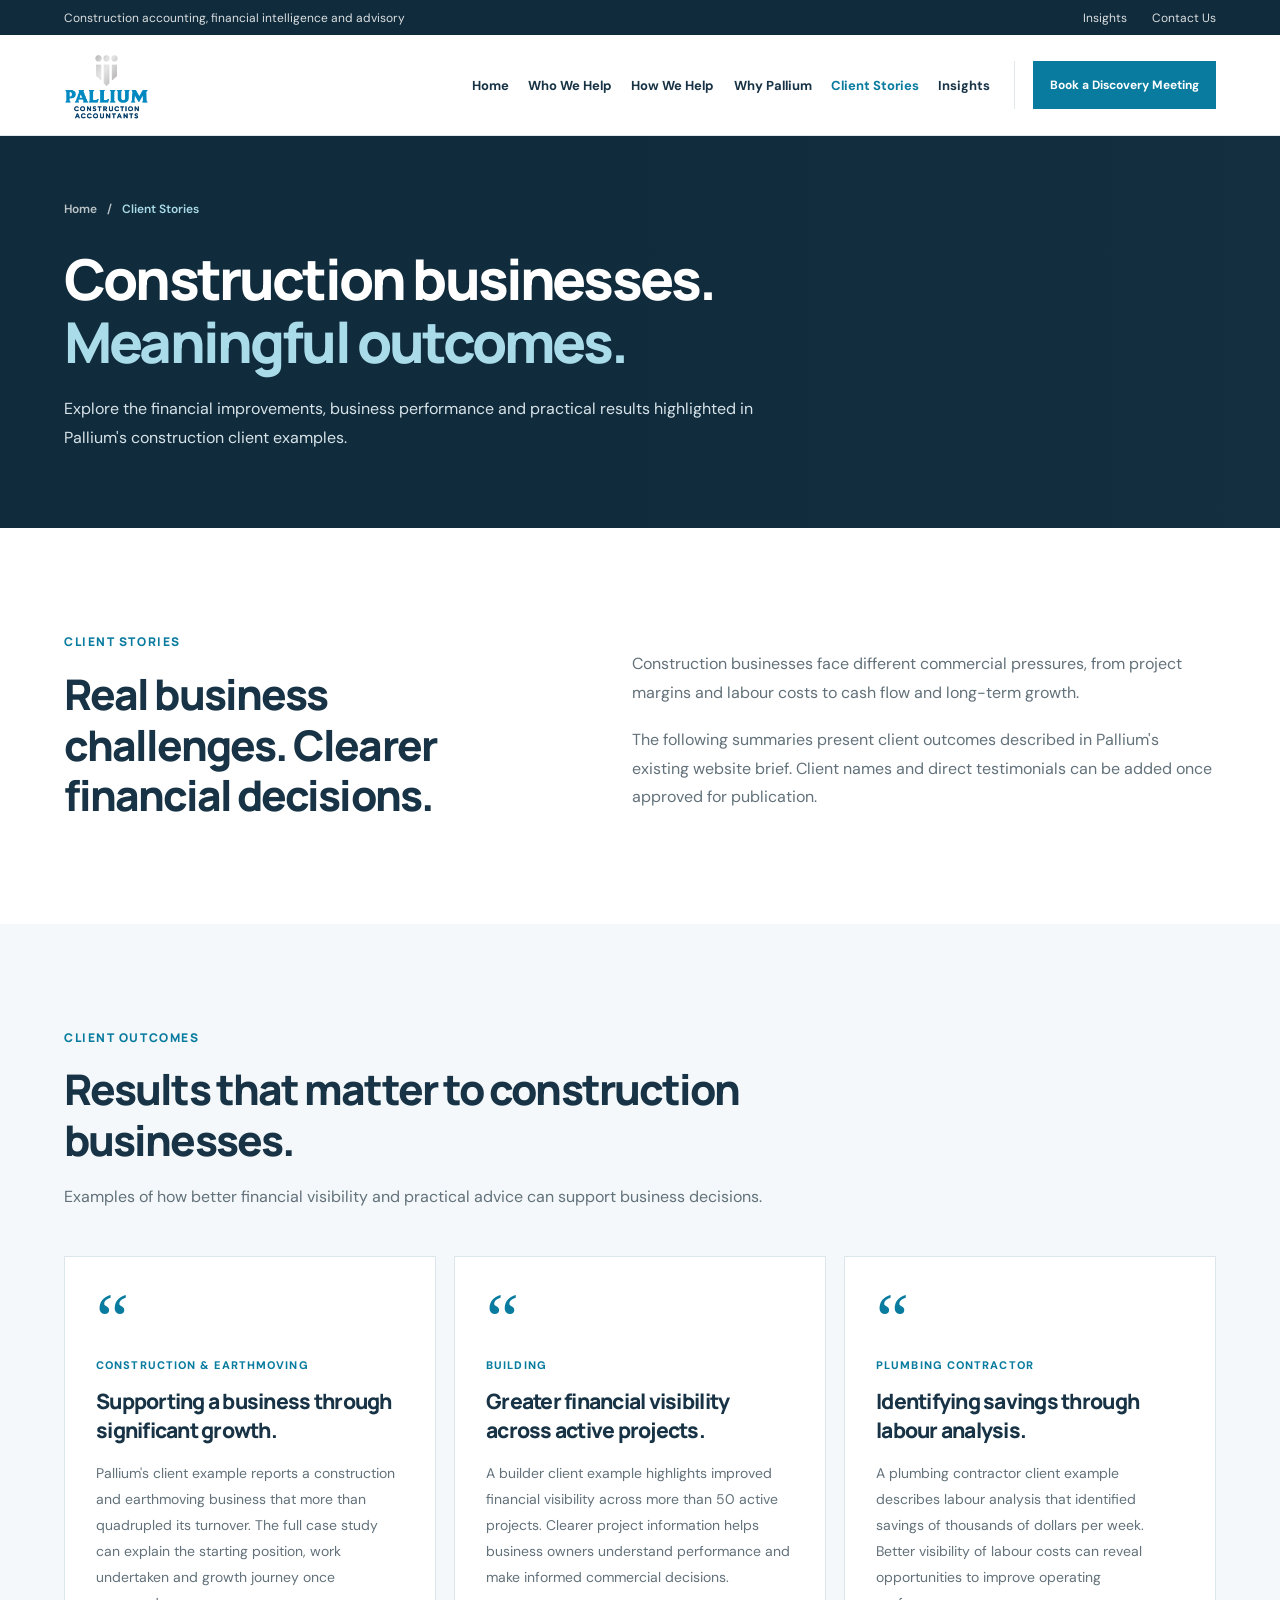
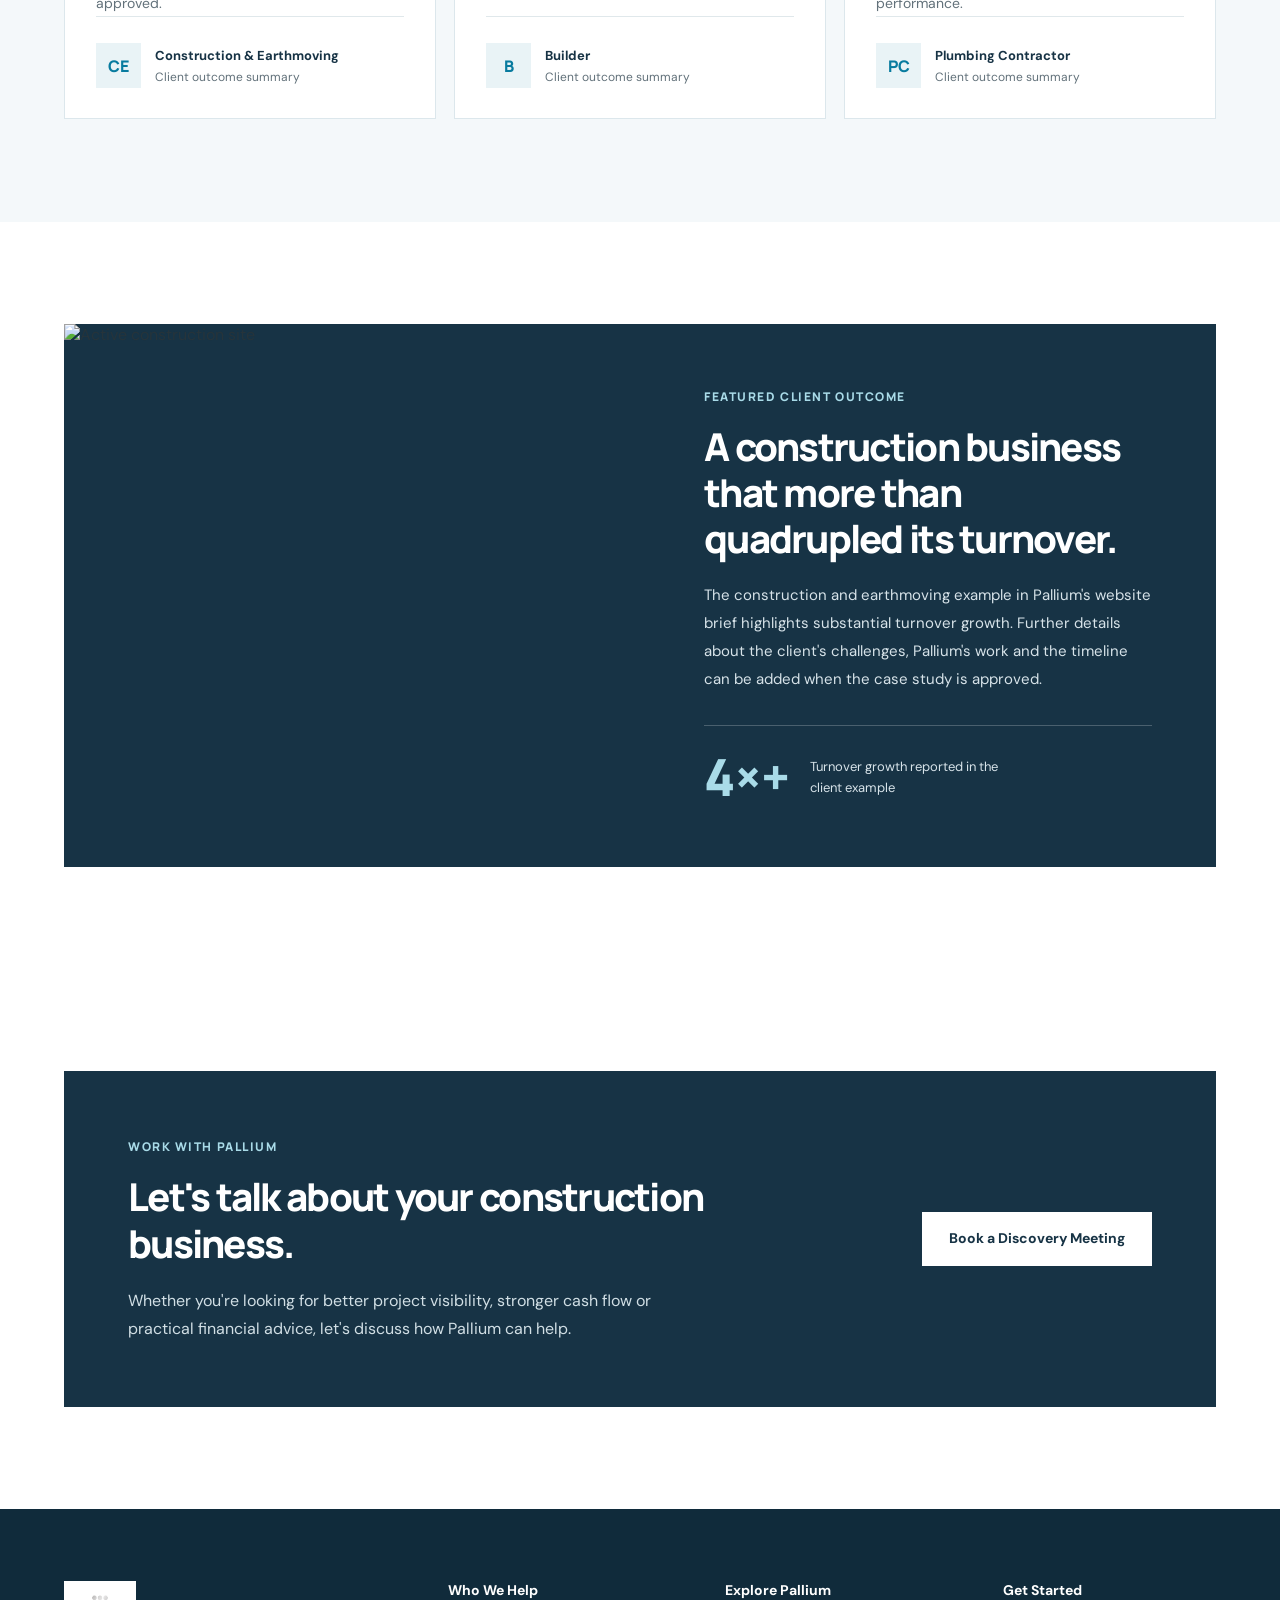
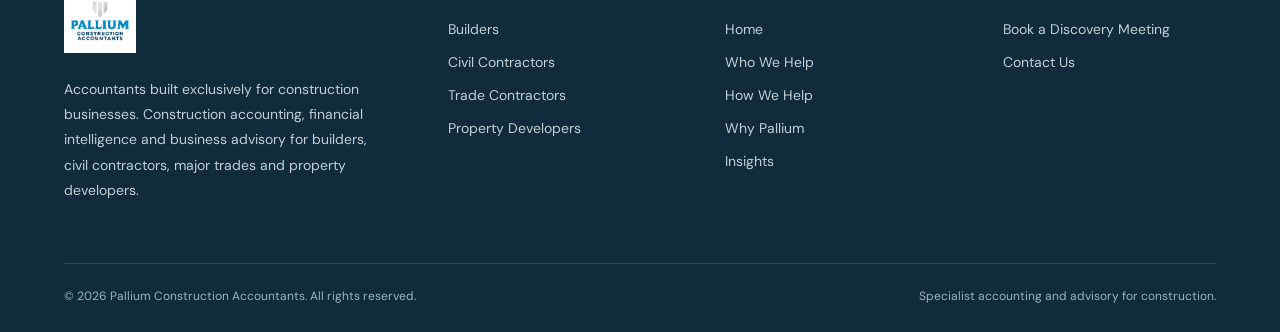
==== client-stories.html @ 5f6cdbf8 "Add files via upload" ====
<!DOCTYPE html>
<html lang="en-AU">
<head>
  <meta charset="UTF-8">
  <meta name="viewport" content="width=device-width, initial-scale=1.0">

  <title>Client Stories | Pallium Construction Accountants</title>
  <meta name="description" content="Explore client outcomes for construction businesses working with Pallium Construction Accountants.">

  <link rel="preconnect" href="https://fonts.googleapis.com">
  <link rel="preconnect" href="https://fonts.gstatic.com" crossorigin>
  <link href="https://fonts.googleapis.com/css2?family=DM+Sans:wght@400;500;600;700&family=Manrope:wght@400;500;600;700;800&display=swap" rel="stylesheet">

  <style>
    /* =========================================
       GLOBAL
    ========================================= */

    :root {
      --navy: #173345;
      --navy-dark: #102b3b;
      --blue: #087b9f;
      --blue-dark: #056380;
      --sky: #a9dbe8;
      --ivory: #faf9f6;
      --light: #f4f8fa;
      --text: #26343b;
      --muted: #62717a;
      --border: #e0e8eb;

      --heading: "Manrope", sans-serif;
      --body: "DM Sans", sans-serif;

      --container: 1360px;
      --gutter: clamp(22px, 5vw, 80px);
    }

    *,
    *::before,
    *::after {
      box-sizing: border-box;
    }

    html {
      scroll-behavior: smooth;
      scroll-padding-top: 110px;
    }

    body {
      margin: 0;
      background: #fff;
      color: var(--text);
      font-family: var(--body);
      -webkit-font-smoothing: antialiased;
      overflow-x: hidden;
    }

    h1,
    h2,
    h3,
    h4,
    p {
      margin: 0;
    }

    a {
      color: inherit;
      text-decoration: none;
    }

    button {
      font: inherit;
      cursor: pointer;
    }

    img {
      display: block;
      max-width: 100%;
    }

    :focus-visible {
      outline: 3px solid var(--blue);
      outline-offset: 4px;
    }

    .container {
      width: min(
        calc(100% - var(--gutter) * 2),
        var(--container)
      );
      margin-inline: auto;
    }

    .section {
      padding: clamp(76px, 8vw, 112px) 0;
    }

    .eyebrow {
      display: inline-block;
      color: var(--blue);
      font-family: var(--heading);
      font-size: 12px;
      font-weight: 800;
      letter-spacing: .13em;
      line-height: 1.5;
      text-transform: uppercase;
    }

    .section-title {
      color: var(--navy);
      font-family: var(--heading);
      font-size: clamp(32px, 3.3vw, 46px);
      font-weight: 800;
      line-height: 1.2;
      letter-spacing: -.045em;
    }

    .section-description {
      color: var(--muted);
      font-size: 16px;
      line-height: 1.8;
    }

    /* =========================================
       BUTTONS
    ========================================= */

    .btn {
      display: inline-flex;
      align-items: center;
      justify-content: center;
      min-height: 54px;
      padding: 0 26px;
      border: 1.5px solid transparent;
      border-radius: 0;
      font-family: var(--body);
      font-size: 14px;
      font-weight: 700;
      line-height: 1.4;
      text-align: center;
      transition:
        background .2s ease,
        border-color .2s ease,
        color .2s ease;
    }

    .btn-primary {
      background: var(--blue);
      border-color: var(--blue);
      color: #fff;
    }

    .btn-primary:hover {
      background: var(--blue-dark);
      border-color: var(--blue-dark);
    }

    .btn-white {
      background: #fff;
      border-color: #fff;
      color: var(--navy);
    }

    .btn-white:hover {
      background: var(--sky);
      border-color: var(--sky);
    }

    /* =========================================
       TOP BAR
    ========================================= */

    .topbar {
      background: var(--navy-dark);
      color: rgba(255, 255, 255, .85);
      font-size: 12px;
    }

    .topbar-inner {
      display: flex;
      align-items: center;
      justify-content: space-between;
      gap: 20px;
      min-height: 35px;
    }

    .topbar-links {
      display: flex;
      gap: 25px;
    }

    .topbar a:hover {
      color: var(--sky);
    }

    /* =========================================
       CONSISTENT HEADER
    ========================================= */

    .header {
      position: sticky;
      top: 0;
      z-index: 1000;
      background: rgba(255, 255, 255, .97);
      border-bottom: 1px solid var(--border);
      transition: box-shadow .2s ease;
    }

    .header.scrolled {
      box-shadow: 0 8px 30px rgba(16, 43, 59, .07);
    }

    .header-inner {
      display: flex;
      align-items: center;
      gap: 24px;
      min-height: 100px;
    }

    .logo {
      display: inline-flex;
      align-items: center;
      flex-shrink: 0;
    }

    .logo img {
      width: auto;
      height: 85px;
      max-width: 240px;
      object-fit: contain;
    }

    .nav {
      display: flex;
      align-items: center;
      gap: clamp(14px, 1.5vw, 25px);
      margin-left: auto;
    }

    .nav > a:not(.nav-mobile-cta) {
      color: var(--navy);
      font-size: 13px;
      font-weight: 700;
      white-space: nowrap;
      transition: color .2s ease;
    }

    .nav > a:not(.nav-mobile-cta):hover,
    .nav > a.active:not(.nav-mobile-cta) {
      color: var(--blue);
    }

    .header-actions {
      flex-shrink: 0;
      padding-left: 18px;
      border-left: 1px solid var(--border);
    }

    .header-actions .btn {
      min-height: 48px;
      padding-inline: 16px;
      font-size: 12px;
      white-space: nowrap;
    }

    .menu-toggle,
    .nav-mobile-cta {
      display: none;
    }

    .menu-toggle {
      align-items: center;
      justify-content: center;
      width: 46px;
      height: 46px;
      margin-left: auto;
      border: 1px solid var(--border);
      background: #fff;
      color: var(--navy);
    }

    .hamburger {
      display: grid;
      gap: 5px;
      width: 22px;
    }

    .hamburger span {
      display: block;
      width: 100%;
      height: 2px;
      background: currentColor;
      transition:
        transform .2s ease,
        opacity .2s ease;
    }

    .menu-toggle[aria-expanded="true"]
    .hamburger span:nth-child(1) {
      transform: translateY(7px) rotate(45deg);
    }

    .menu-toggle[aria-expanded="true"]
    .hamburger span:nth-child(2) {
      opacity: 0;
    }

    .menu-toggle[aria-expanded="true"]
    .hamburger span:nth-child(3) {
      transform: translateY(-7px) rotate(-45deg);
    }

    /* =========================================
       HERO
    ========================================= */

    .stories-hero {
      position: relative;
      isolation: isolate;
      overflow: hidden;
      background: var(--navy);
      color: #fff;
    }

    .stories-hero::before {
      content: "";
      position: absolute;
      z-index: -1;
      inset: 0;
      background:
        linear-gradient(
          90deg,
          rgba(16, 43, 59, .98) 0%,
          rgba(16, 43, 59, .93) 47%,
          rgba(16, 43, 59, .55) 100%
        ),
        url("https://images.unsplash.com/photo-1504307651254-35680f356dfd?auto=format&fit=crop&w=2000&q=85")
        center / cover no-repeat;
    }

    .stories-hero-inner {
      display: flex;
      flex-direction: column;
      justify-content: center;
      min-height: 380px;
      padding: 65px 0 75px;
    }

    .breadcrumb {
      display: flex;
      align-items: center;
      gap: 10px;
      margin-bottom: 30px;
      color: rgba(255, 255, 255, .72);
      font-size: 12px;
      font-weight: 600;
    }

    .breadcrumb span:last-child {
      color: var(--sky);
    }

    .stories-hero h1 {
      max-width: 850px;
      font-family: var(--heading);
      font-size: clamp(42px, 4.4vw, 62px);
      font-weight: 800;
      line-height: 1.12;
      letter-spacing: -.05em;
    }

    .stories-hero h1 span {
      color: var(--sky);
    }

    .stories-hero p {
      max-width: 700px;
      margin-top: 22px;
      color: #d7e3e9;
      font-size: 16px;
      line-height: 1.8;
    }

    /* =========================================
       INTRODUCTION
    ========================================= */

    .intro {
      background: #fff;
    }

    .intro-layout {
      display: grid;
      grid-template-columns: .9fr 1.1fr;
      gap: clamp(40px, 7vw, 110px);
      align-items: start;
    }

    .intro-heading .eyebrow {
      margin-bottom: 18px;
    }

    .intro-content {
      max-width: 650px;
      padding-top: 20px;
    }

    .intro-content p + p {
      margin-top: 18px;
    }

    /* =========================================
       TESTIMONIAL-STYLE CLIENT OUTCOMES
    ========================================= */

    .testimonials {
      background: var(--light);
    }

    .testimonials-heading {
      max-width: 780px;
      margin-bottom: 44px;
    }

    .testimonials-heading .eyebrow {
      margin-bottom: 17px;
    }

    .testimonials-heading .section-description {
      margin-top: 18px;
    }

    .testimonials-grid {
      display: grid;
      grid-template-columns: repeat(3, minmax(0, 1fr));
      gap: 18px;
      align-items: stretch;
    }

    .testimonial-card {
      display: flex;
      flex-direction: column;
      min-width: 0;
      min-height: 350px;
      padding: 35px 31px 30px;
      background: #fff;
      border: 1px solid #dce7ec;
      transition:
        transform .2s ease,
        box-shadow .2s ease,
        border-color .2s ease;
    }

    .testimonial-card:hover {
      transform: translateY(-3px);
      border-color: #b9d1dc;
      box-shadow: 0 12px 30px rgba(23, 51, 69, .06);
    }

    .testimonial-mark {
      color: var(--blue);
      font-family: Georgia, serif;
      font-size: 74px;
      line-height: .75;
      height: 42px;
    }

    .testimonial-label {
      display: inline-block;
      margin-top: 24px;
      color: var(--blue);
      font-size: 11px;
      font-weight: 800;
      letter-spacing: .1em;
      text-transform: uppercase;
    }

    .testimonial-card h3 {
      margin-top: 15px;
      color: var(--navy);
      font-family: var(--heading);
      font-size: clamp(21px, 1.65vw, 25px);
      font-weight: 800;
      line-height: 1.35;
      letter-spacing: -.035em;
    }

    .testimonial-card p {
      margin-top: 17px;
      color: var(--muted);
      font-size: 14px;
      line-height: 1.85;
    }

    .testimonial-footer {
      display: flex;
      align-items: center;
      gap: 14px;
      margin-top: auto;
      padding-top: 26px;
      border-top: 1px solid var(--border);
    }

    .testimonial-avatar {
      display: flex;
      align-items: center;
      justify-content: center;
      flex: 0 0 45px;
      width: 45px;
      height: 45px;
      background: #e9f3f6;
      color: var(--blue);
      font-family: var(--heading);
      font-size: 16px;
      font-weight: 800;
    }

    .testimonial-client strong {
      display: block;
      color: var(--navy);
      font-size: 13px;
      font-weight: 700;
      line-height: 1.5;
    }

    .testimonial-client span {
      display: block;
      margin-top: 2px;
      color: var(--muted);
      font-size: 12px;
      line-height: 1.5;
    }

    /* =========================================
       FEATURED RESULT
    ========================================= */

    .featured {
      background: #fff;
    }

    .featured-layout {
      display: grid;
      grid-template-columns: 1fr 1fr;
      align-items: stretch;
      gap: 0;
      background: var(--navy);
    }

    .featured-image {
      min-height: 480px;
    }

    .featured-image img {
      width: 100%;
      height: 100%;
      object-fit: cover;
    }

    .featured-content {
      display: flex;
      flex-direction: column;
      justify-content: center;
      padding: clamp(40px, 5vw, 75px);
      color: #fff;
    }

    .featured-content .eyebrow {
      color: var(--sky);
    }

    .featured-content h2 {
      margin-top: 18px;
      color: #fff;
      font-family: var(--heading);
      font-size: clamp(30px, 3vw, 43px);
      font-weight: 800;
      line-height: 1.2;
      letter-spacing: -.045em;
    }

    .featured-content p {
      margin-top: 20px;
      color: #d7e3e9;
      font-size: 15px;
      line-height: 1.85;
    }

    .featured-metric {
      display: flex;
      align-items: center;
      gap: 20px;
      margin-top: 32px;
      padding-top: 25px;
      border-top: 1px solid rgba(255, 255, 255, .22);
    }

    .featured-metric strong {
      color: var(--sky);
      font-family: var(--heading);
      font-size: clamp(40px, 4vw, 58px);
      font-weight: 800;
      line-height: 1;
    }

    .featured-metric span {
      max-width: 190px;
      color: #d7e3e9;
      font-size: 13px;
      line-height: 1.65;
    }

    /* =========================================
       GENUINE TESTIMONIALS PLACEHOLDER
    ========================================= */

    .client-voices {
      background: var(--ivory);
    }

    .client-voices-layout {
      display: grid;
      grid-template-columns: .9fr 1.1fr;
      align-items: start;
      gap: clamp(40px, 7vw, 110px);
    }

    .client-voices-heading .eyebrow {
      margin-bottom: 18px;
    }

    .client-voices-copy {
      padding: 34px;
      background: #fff;
      border: 1px solid var(--border);
    }

    .client-voices-copy p {
      color: var(--muted);
      font-size: 15px;
      line-height: 1.8;
    }

    .client-voices-copy p + p {
      margin-top: 16px;
    }

    /* =========================================
       FINAL CTA
    ========================================= */

    .final-cta {
      background: #fff;
    }

    .cta-panel {
      display: flex;
      align-items: center;
      justify-content: space-between;
      gap: 45px;
      padding: clamp(45px, 5vw, 75px);
      background: var(--navy);
      color: #fff;
    }

    .cta-content {
      max-width: 720px;
    }

    .cta-content .eyebrow {
      color: var(--sky);
    }

    .cta-content h2 {
      margin-top: 18px;
      color: #fff;
      font-family: var(--heading);
      font-size: clamp(30px, 3vw, 43px);
      font-weight: 800;
      line-height: 1.2;
      letter-spacing: -.045em;
    }

    .cta-content p {
      max-width: 580px;
      margin-top: 20px;
      color: #d1dfe5;
      font-size: 16px;
      line-height: 1.75;
    }

    .cta-panel .btn {
      flex-shrink: 0;
    }

    /* =========================================
       FOOTER
    ========================================= */

    .footer {
      padding: 72px 0 28px;
      background: var(--navy-dark);
      color: #c1cfd6;
    }

    .footer-grid {
      display: grid;
      grid-template-columns: 1.5fr repeat(3, 1fr);
      gap: clamp(30px, 5vw, 70px);
    }

    .footer-logo {
      width: auto;
      height: 72px;
      max-width: 200px;
      object-fit: contain;
      padding: 6px;
      background: #fff;
    }

    .footer-about {
      max-width: 340px;
      margin-top: 24px;
      font-size: 14px;
      line-height: 1.8;
    }

    .footer h4 {
      margin-bottom: 20px;
      color: #fff;
      font-size: 14px;
      font-weight: 700;
    }

    .footer ul {
      display: grid;
      gap: 12px;
      margin: 0;
      padding: 0;
      list-style: none;
      font-size: 14px;
      line-height: 1.5;
    }

    .footer ul a:hover {
      color: var(--sky);
    }

    .footer-bottom {
      display: flex;
      align-items: center;
      justify-content: space-between;
      flex-wrap: wrap;
      gap: 15px;
      margin-top: 60px;
      padding-top: 24px;
      border-top: 1px solid rgba(255, 255, 255, .13);
      color: #9fb1bb;
      font-size: 12px;
    }

    /* =========================================
       RESPONSIVE
    ========================================= */

    @media (max-width: 1200px) {
      .menu-toggle {
        display: flex;
      }

      .header-actions {
        display: none;
      }

      .nav {
        display: none;
        position: absolute;
        top: 100%;
        left: 0;
        right: 0;
        flex-direction: column;
        align-items: stretch;
        gap: 0;
        margin: 0;
        padding: 15px var(--gutter) 28px;
        background: #fff;
        border-bottom: 1px solid var(--border);
        box-shadow: 0 18px 28px rgba(0, 0, 0, .08);
        max-height: calc(100svh - 100px);
        overflow-y: auto;
      }

      .nav.is-open {
        display: flex;
      }

      .nav > a:not(.nav-mobile-cta) {
        padding: 17px 0;
        border-bottom: 1px solid var(--border);
        font-size: 16px;
      }

      .nav .nav-mobile-cta {
        display: flex;
        margin-top: 20px;
        background: var(--blue);
        color: #fff;
      }

      .testimonials-grid {
        grid-template-columns: repeat(2, minmax(0, 1fr));
      }

      .footer-grid {
        grid-template-columns: repeat(2, 1fr);
      }
    }

    @media (max-width: 900px) {
      .intro-layout,
      .client-voices-layout,
      .featured-layout {
        grid-template-columns: 1fr;
      }

      .intro-content {
        padding-top: 0;
      }

      .featured-image {
        min-height: 340px;
      }

      .featured-image img {
        height: 340px;
      }

      .cta-panel {
        flex-direction: column;
        align-items: flex-start;
      }
    }

    @media (max-width: 650px) {
      .topbar {
        display: none;
      }

      .header-inner {
        min-height: 78px;
      }

      .logo img {
        height: 68px;
        max-width: 185px;
      }

      .section {
        padding: 70px 0;
      }

      .section-title {
        font-size: clamp(30px, 8vw, 39px);
      }

      .section-description {
        font-size: 15px;
      }

      .stories-hero-inner {
        min-height: 320px;
        padding-block: 55px;
      }

      .stories-hero h1 {
        font-size: clamp(36px, 9vw, 46px);
      }

      .stories-hero p {
        font-size: 15px;
      }

      .testimonials-grid {
        grid-template-columns: 1fr;
      }

      .testimonial-card {
        min-height: 0;
        padding: 30px 26px;
      }

      .testimonial-card h3 {
        font-size: 23px;
      }

      .featured-image {
        min-height: 260px;
      }

      .featured-image img {
        height: 260px;
      }

      .featured-content {
        padding: 40px 28px;
      }

      .client-voices-copy {
        padding: 27px 25px;
      }

      .cta-panel {
        padding: 45px 28px;
      }

      .cta-content h2 {
        font-size: clamp(29px, 8vw, 38px);
      }

      .cta-panel .btn {
        width: 100%;
      }

      .footer-grid {
        grid-template-columns: 1fr;
        gap: 40px;
      }
    }

    @media (prefers-reduced-motion: reduce) {
      html {
        scroll-behavior: auto;
      }

      *,
      *::before,
      *::after {
        animation-duration: .01ms !important;
        transition-duration: .01ms !important;
      }
    }
  </style>
</head>

<body>

  <!-- TOP BAR -->
  <div class="topbar">
    <div class="container topbar-inner">
      <span>
        Construction accounting, financial intelligence and advisory
      </span>

      <div class="topbar-links">
        <a href="insights.html">Insights</a>
        <a href="#contact">Contact Us</a>
      </div>
    </div>
  </div>

  <!-- HEADER -->
  <header class="header" id="site-header">
    <div class="container header-inner">

      <a
        href="index.html"
        class="logo"
        aria-label="Pallium Construction Accountants home"
      >
        <img
          src="pal-logo.png"
          alt="Pallium Construction Accountants"
          width="240"
          height="85"
        >
      </a>

      <nav
        class="nav"
        id="main-nav"
        aria-label="Main navigation"
      >
        <a href="index.html">Home</a>

        <a href="who-we-help.html">Who We Help</a>

        <a href="how-we-help.html">How We Help</a>

        <a href="why-pallium.html">Why Pallium</a>

        <a
          href="client-stories.html"
          class="active"
          aria-current="page"
        >
          Client Stories
        </a>

        <a href="insights.html">Insights</a>

        <a
          href="/discovery-meeting"
          class="btn btn-primary nav-mobile-cta"
        >
          Book a Discovery Meeting
        </a>
      </nav>

      <div class="header-actions">
        <a href="/discovery-meeting" class="btn btn-primary">
          Book a Discovery Meeting
        </a>
      </div>

      <button
        class="menu-toggle"
        type="button"
        aria-label="Open menu"
        aria-controls="main-nav"
        aria-expanded="false"
      >
        <span class="hamburger" aria-hidden="true">
          <span></span>
          <span></span>
          <span></span>
        </span>
      </button>

    </div>
  </header>

  <main id="main">

    <!-- HERO -->
    <section class="stories-hero">
      <div class="container stories-hero-inner">

        <nav class="breadcrumb" aria-label="Breadcrumb">
          <a href="index.html">Home</a>
          <span aria-hidden="true">/</span>
          <span aria-current="page">Client Stories</span>
        </nav>

        <h1>
          Construction businesses.
          <span>Meaningful outcomes.</span>
        </h1>

        <p>
          Explore the financial improvements, business
          performance and practical results highlighted
          in Pallium's construction client examples.
        </p>

      </div>
    </section>

    <!-- INTRODUCTION -->
    <section class="section intro">
      <div class="container intro-layout">

        <div class="intro-heading">
          <span class="eyebrow">Client Stories</span>

          <h2 class="section-title">
            Real business challenges.
            Clearer financial decisions.
          </h2>
        </div>

        <div class="intro-content">
          <p class="section-description">
            Construction businesses face different commercial
            pressures, from project margins and labour costs
            to cash flow and long-term growth.
          </p>

          <p class="section-description">
            The following summaries present client outcomes
            described in Pallium's existing website brief.
            Client names and direct testimonials can be
            added once approved for publication.
          </p>
        </div>

      </div>
    </section>

    <!-- TESTIMONIAL-STYLE CLIENT OUTCOMES -->
    <section class="section testimonials" id="client-outcomes">
      <div class="container">

        <div class="testimonials-heading">
          <span class="eyebrow">Client Outcomes</span>

          <h2 class="section-title">
            Results that matter to
            construction businesses.
          </h2>

          <p class="section-description">
            Examples of how better financial visibility
            and practical advice can support business decisions.
          </p>
        </div>

        <div class="testimonials-grid">

          <!-- CLIENT OUTCOME 01 -->
          <article class="testimonial-card">
            <div class="testimonial-mark" aria-hidden="true">“</div>

            <span class="testimonial-label">
              Construction &amp; Earthmoving
            </span>

            <h3>
              Supporting a business through significant growth.
            </h3>

            <p>
              Pallium's client example reports a construction
              and earthmoving business that more than quadrupled
              its turnover. The full case study can explain
              the starting position, work undertaken and
              growth journey once approved.
            </p>

            <div class="testimonial-footer">
              <div class="testimonial-avatar" aria-hidden="true">
                CE
              </div>

              <div class="testimonial-client">
                <strong>Construction &amp; Earthmoving</strong>
                <span>Client outcome summary</span>
              </div>
            </div>
          </article>

          <!-- CLIENT OUTCOME 02 -->
          <article class="testimonial-card">
            <div class="testimonial-mark" aria-hidden="true">“</div>

            <span class="testimonial-label">
              Building
            </span>

            <h3>
              Greater financial visibility across active projects.
            </h3>

            <p>
              A builder client example highlights improved
              financial visibility across more than 50 active
              projects. Clearer project information helps
              business owners understand performance and
              make informed commercial decisions.
            </p>

            <div class="testimonial-footer">
              <div class="testimonial-avatar" aria-hidden="true">
                B
              </div>

              <div class="testimonial-client">
                <strong>Builder</strong>
                <span>Client outcome summary</span>
              </div>
            </div>
          </article>

          <!-- CLIENT OUTCOME 03 -->
          <article class="testimonial-card">
            <div class="testimonial-mark" aria-hidden="true">“</div>

            <span class="testimonial-label">
              Plumbing Contractor
            </span>

            <h3>
              Identifying savings through labour analysis.
            </h3>

            <p>
              A plumbing contractor client example describes
              labour analysis that identified savings of
              thousands of dollars per week. Better visibility
              of labour costs can reveal opportunities to
              improve operating performance.
            </p>

            <div class="testimonial-footer">
              <div class="testimonial-avatar" aria-hidden="true">
                PC
              </div>

              <div class="testimonial-client">
                <strong>Plumbing Contractor</strong>
                <span>Client outcome summary</span>
              </div>
            </div>
          </article>

        </div>

      </div>
    </section>

    <!-- FEATURED RESULT -->
    <section class="section featured">
      <div class="container">

        <div class="featured-layout">

          <div class="featured-image">
            <img
              src="https://images.unsplash.com/photo-1504307651254-35680f356dfd?auto=format&fit=crop&w=1400&q=85"
              alt="Active construction site"
              loading="lazy"
            >
          </div>

          <div class="featured-content">
            <span class="eyebrow">
              Featured Client Outcome
            </span>

            <h2>
              A construction business
              that more than quadrupled
              its turnover.
            </h2>

            <p>
              The construction and earthmoving example
              in Pallium's website brief highlights
              substantial turnover growth. Further
              details about the client's challenges,
              Pallium's work and the timeline can be
              added when the case study is approved.
            </p>

            <div class="featured-metric">
              <strong>4×+</strong>

              <span>
                Turnover growth reported
                in the client example
              </span>
            </div>
          </div>

        </div>

      </div>
    </section>

    <!-- GENUINE CLIENT TESTIMONIALS -->
   

    <!-- FINAL CTA -->
    <section class="section final-cta" id="contact">
      <div class="container">

        <div class="cta-panel">

          <div class="cta-content">
            <span class="eyebrow">Work With Pallium</span>

            <h2>
              Let's talk about your
              construction business.
            </h2>

            <p>
              Whether you're looking for better project
              visibility, stronger cash flow or practical
              financial advice, let's discuss how
              Pallium can help.
            </p>
          </div>

          <a href="/discovery-meeting" class="btn btn-white">
            Book a Discovery Meeting
          </a>

        </div>

      </div>
    </section>

  </main>

  <!-- FOOTER -->
  <footer class="footer">
    <div class="container">

      <div class="footer-grid">

        <div>
          <a href="index.html" aria-label="Pallium homepage">
            <img
              src="pal-logo.png"
              alt="Pallium Construction Accountants"
              class="footer-logo"
            >
          </a>

          <p class="footer-about">
            Accountants built exclusively for construction
            businesses. Construction accounting, financial
            intelligence and business advisory for builders,
            civil contractors, major trades and property developers.
          </p>
        </div>

        <div>
          <h4>Who We Help</h4>

          <ul>
            <li>
              <a href="who-we-help.html#builders">Builders</a>
            </li>

            <li>
              <a href="who-we-help.html#civil-contractors">
                Civil Contractors
              </a>
            </li>

            <li>
              <a href="who-we-help.html#trade-contractors">
                Trade Contractors
              </a>
            </li>

            <li>
              <a href="who-we-help.html#property-developers">
                Property Developers
              </a>
            </li>
          </ul>
        </div>

        <div>
          <h4>Explore Pallium</h4>

          <ul>
            <li><a href="index.html">Home</a></li>
            <li><a href="who-we-help.html">Who We Help</a></li>
            <li><a href="how-we-help.html">How We Help</a></li>
            <li><a href="why-pallium.html">Why Pallium</a></li>
            <li><a href="insights.html">Insights</a></li>
          </ul>
        </div>

        <div>
          <h4>Get Started</h4>

          <ul>
            <li>
              <a href="/discovery-meeting">
                Book a Discovery Meeting
              </a>
            </li>

            <li>
              <a href="#contact">Contact Us</a>
            </li>
          </ul>
        </div>

      </div>

      <div class="footer-bottom">
        <span>
          © <span id="year">2026</span>
          Pallium Construction Accountants.
          All rights reserved.
        </span>

        <span>
          Specialist accounting and advisory for construction.
        </span>
      </div>

    </div>
  </footer>

  <!-- JAVASCRIPT -->
  <script>
    /* Sticky header */

    const header = document.getElementById("site-header");

    function updateHeader() {
      header.classList.toggle(
        "scrolled",
        window.scrollY > 30
      );
    }

    window.addEventListener(
      "scroll",
      updateHeader,
      { passive: true }
    );

    updateHeader();

    /* Mobile navigation */

    const menuToggle = document.querySelector(".menu-toggle");
    const mainNav = document.getElementById("main-nav");

    function closeMenu() {
      mainNav.classList.remove("is-open");

      menuToggle.setAttribute(
        "aria-expanded",
        "false"
      );

      menuToggle.setAttribute(
        "aria-label",
        "Open menu"
      );
    }

    menuToggle.addEventListener("click", () => {
      const isOpen = mainNav.classList.toggle("is-open");

      menuToggle.setAttribute(
        "aria-expanded",
        String(isOpen)
      );

      menuToggle.setAttribute(
        "aria-label",
        isOpen ? "Close menu" : "Open menu"
      );
    });

    mainNav.querySelectorAll("a").forEach(link => {
      link.addEventListener("click", closeMenu);
    });

    document.addEventListener("keydown", event => {
      if (event.key === "Escape") {
        closeMenu();
      }
    });

    window.addEventListener("resize", () => {
      if (window.innerWidth > 1200) {
        closeMenu();
      }
    });

    /* Copyright year */

    document.getElementById("year").textContent =
      new Date().getFullYear();
  </script>

</body>
</html>
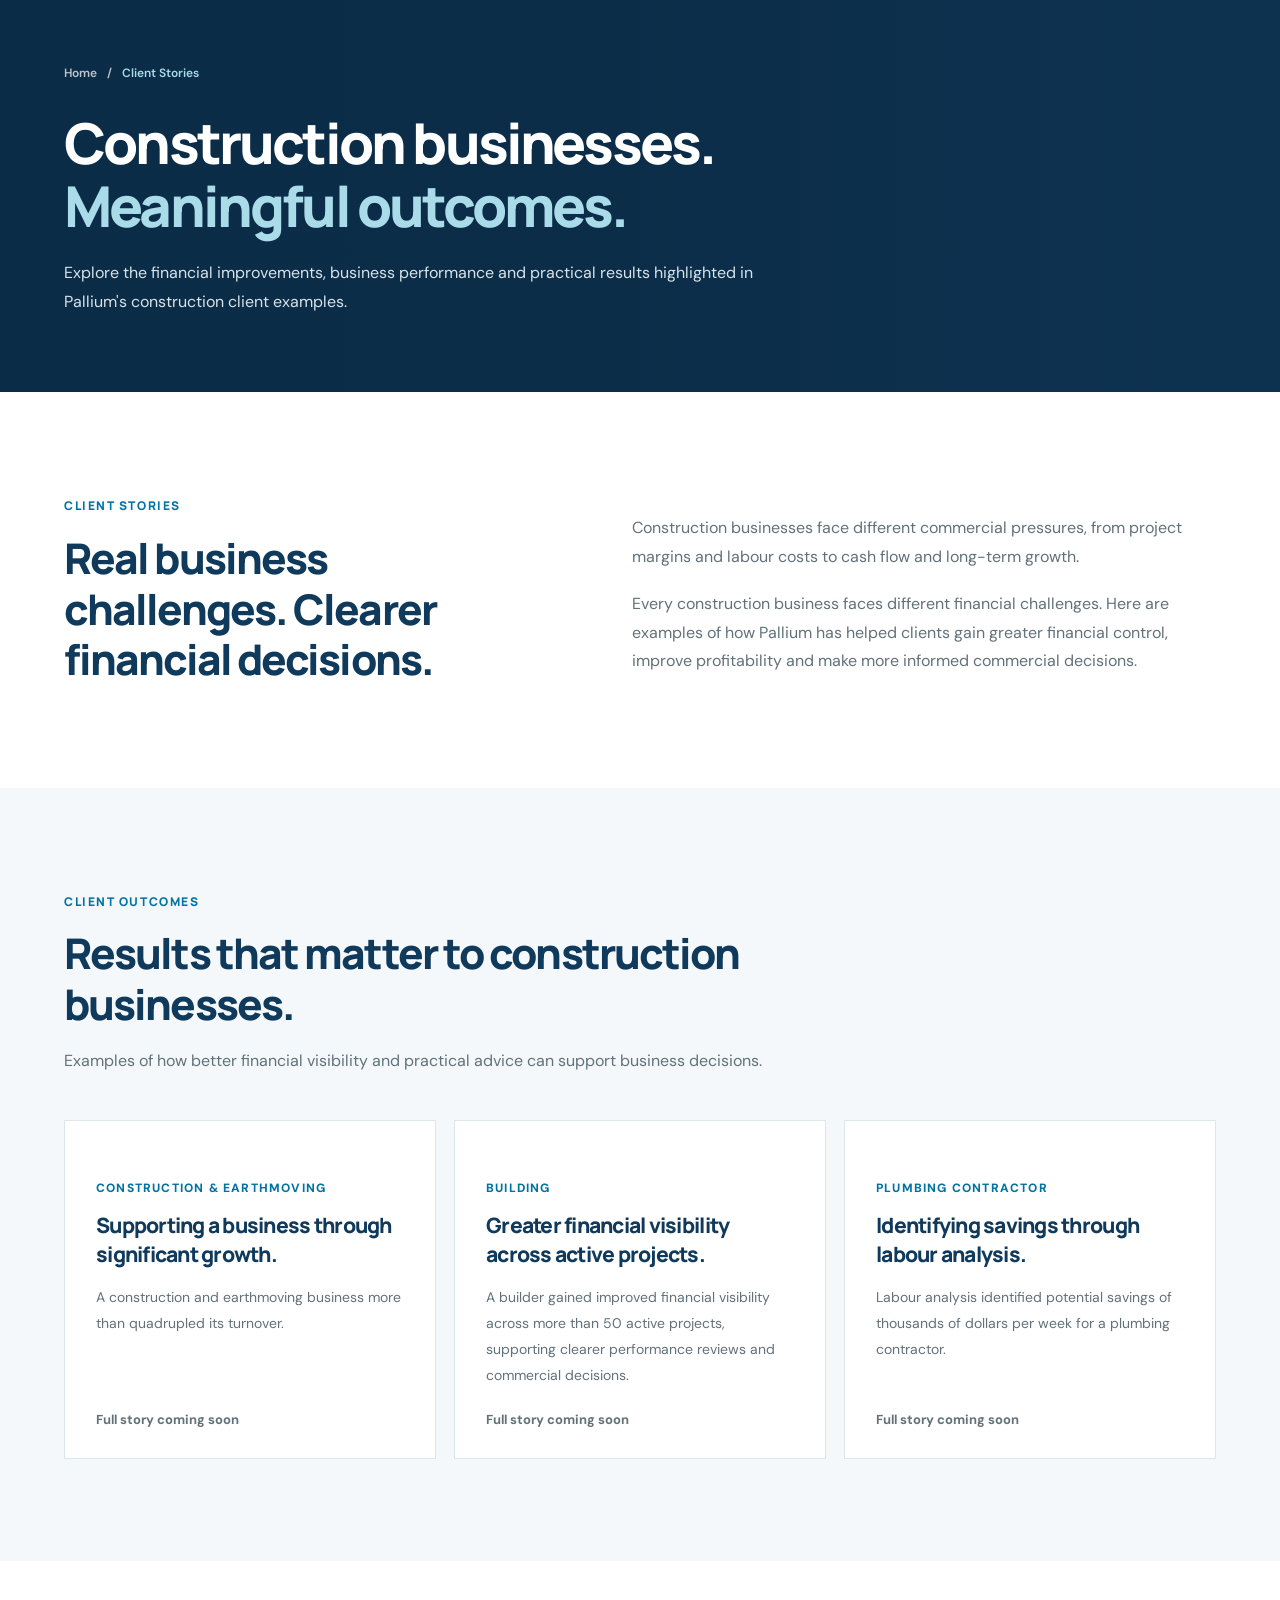
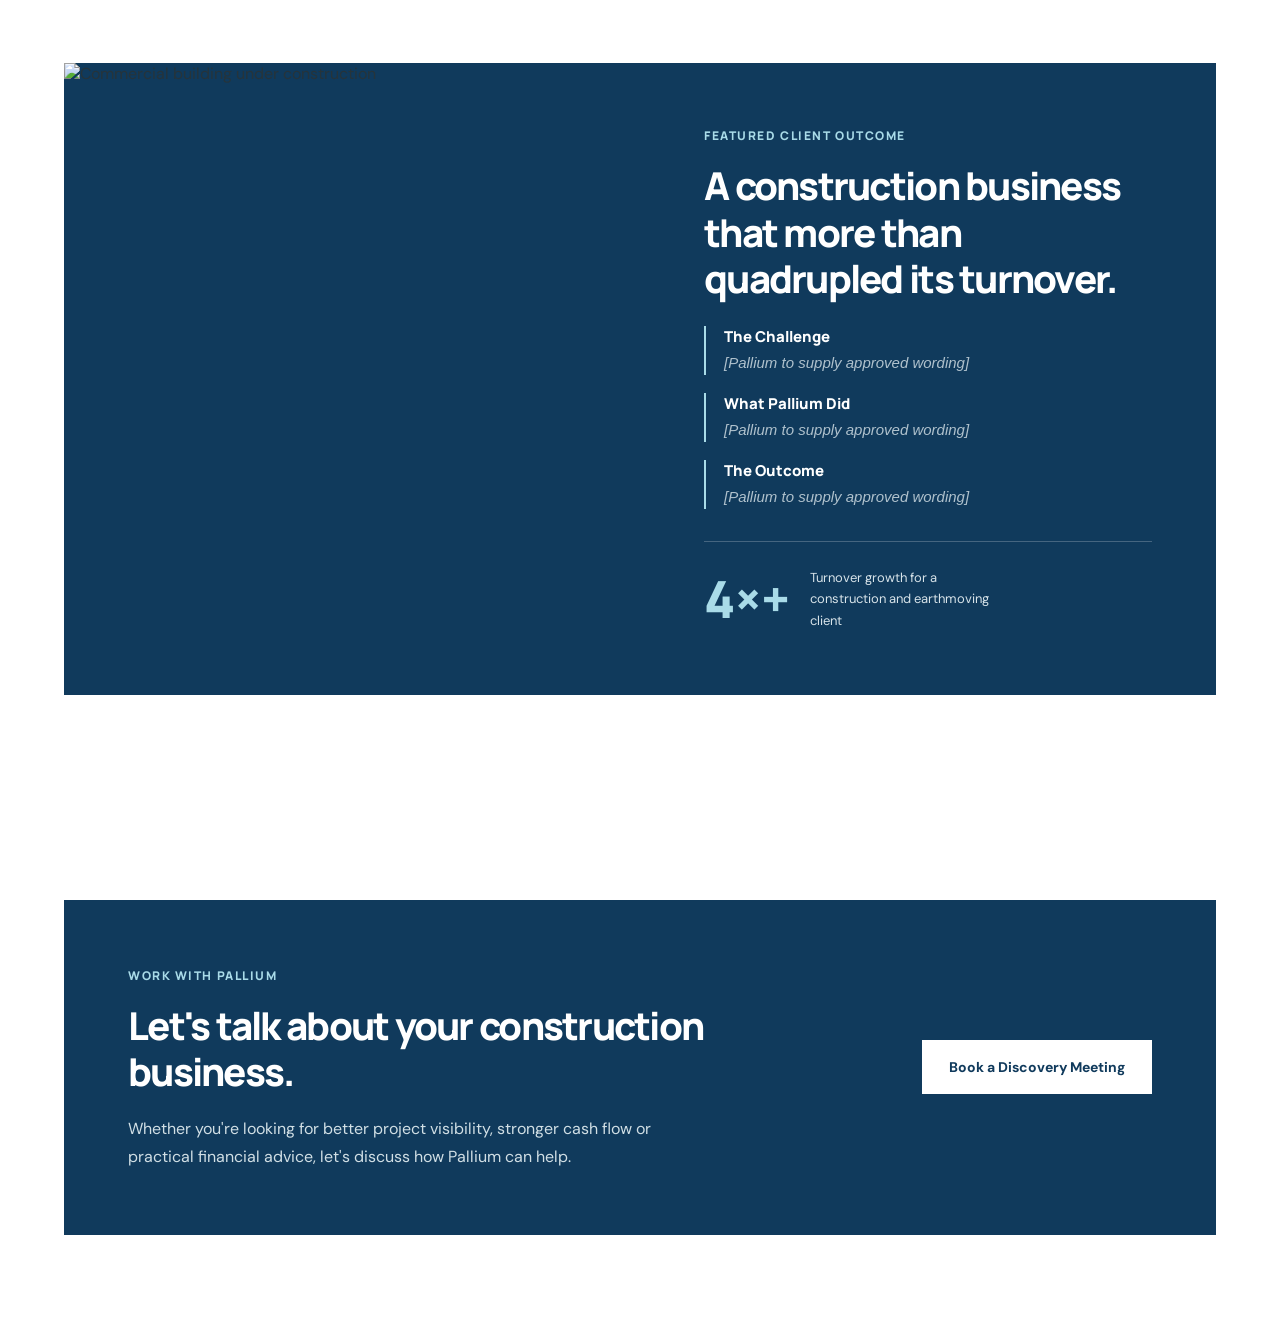
==== commit ad543646: "Add files via upload" ====
--- a/client-stories.html
+++ b/client-stories.html
@@ -1,4 +1,3 @@
-
 <!DOCTYPE html>
 <html lang="en-AU">
 <head>
@@ -12,16 +11,27 @@
   <link rel="preconnect" href="https://fonts.gstatic.com" crossorigin>
   <link href="https://fonts.googleapis.com/css2?family=DM+Sans:wght@400;500;600;700&family=Manrope:wght@400;500;600;700;800&display=swap" rel="stylesheet">
 
+  <script>
+    /* Only hide content for animation when the browser can reveal it again */
+    if (
+      "IntersectionObserver" in window &&
+      !window.matchMedia("(prefers-reduced-motion: reduce)").matches
+    ) {
+      document.documentElement.classList.add("js-anim");
+    }
+  </script>
+
   <style>
     /* =========================================
        GLOBAL
     ========================================= */
 
     :root {
-      --navy: #173345;
-      --navy-dark: #102b3b;
-      --blue: #087b9f;
-      --blue-dark: #056380;
+      --navy: #103a5c;
+      --navy-dark: #0b2c47;
+      --blue: #0173a2;
+      --brand: #0189c0;
+      --blue-dark: #016188;
       --sky: #a9dbe8;
       --ivory: #faf9f6;
       --light: #f4f8fa;
@@ -36,15 +46,12 @@
       --gutter: clamp(22px, 5vw, 80px);
     }
 
-    *,
-    *::before,
-    *::after {
+    *, *::before, *::after {
       box-sizing: border-box;
     }
 
     html {
       scroll-behavior: smooth;
-      scroll-padding-top: 110px;
     }
 
     body {
@@ -56,11 +63,7 @@
       overflow-x: hidden;
     }
 
-    h1,
-    h2,
-    h3,
-    h4,
-    p {
+    h1, h2, h3, h4, p {
       margin: 0;
     }
 
@@ -168,150 +171,6 @@
     }
 
     /* =========================================
-       TOP BAR
-    ========================================= */
-
-    .topbar {
-      background: var(--navy-dark);
-      color: rgba(255, 255, 255, .85);
-      font-size: 12px;
-    }
-
-    .topbar-inner {
-      display: flex;
-      align-items: center;
-      justify-content: space-between;
-      gap: 20px;
-      min-height: 35px;
-    }
-
-    .topbar-links {
-      display: flex;
-      gap: 25px;
-    }
-
-    .topbar a:hover {
-      color: var(--sky);
-    }
-
-    /* =========================================
-       CONSISTENT HEADER
-    ========================================= */
-
-    .header {
-      position: sticky;
-      top: 0;
-      z-index: 1000;
-      background: rgba(255, 255, 255, .97);
-      border-bottom: 1px solid var(--border);
-      transition: box-shadow .2s ease;
-    }
-
-    .header.scrolled {
-      box-shadow: 0 8px 30px rgba(16, 43, 59, .07);
-    }
-
-    .header-inner {
-      display: flex;
-      align-items: center;
-      gap: 24px;
-      min-height: 100px;
-    }
-
-    .logo {
-      display: inline-flex;
-      align-items: center;
-      flex-shrink: 0;
-    }
-
-    .logo img {
-      width: auto;
-      height: 85px;
-      max-width: 240px;
-      object-fit: contain;
-    }
-
-    .nav {
-      display: flex;
-      align-items: center;
-      gap: clamp(14px, 1.5vw, 25px);
-      margin-left: auto;
-    }
-
-    .nav > a:not(.nav-mobile-cta) {
-      color: var(--navy);
-      font-size: 13px;
-      font-weight: 700;
-      white-space: nowrap;
-      transition: color .2s ease;
-    }
-
-    .nav > a:not(.nav-mobile-cta):hover,
-    .nav > a.active:not(.nav-mobile-cta) {
-      color: var(--blue);
-    }
-
-    .header-actions {
-      flex-shrink: 0;
-      padding-left: 18px;
-      border-left: 1px solid var(--border);
-    }
-
-    .header-actions .btn {
-      min-height: 48px;
-      padding-inline: 16px;
-      font-size: 12px;
-      white-space: nowrap;
-    }
-
-    .menu-toggle,
-    .nav-mobile-cta {
-      display: none;
-    }
-
-    .menu-toggle {
-      align-items: center;
-      justify-content: center;
-      width: 46px;
-      height: 46px;
-      margin-left: auto;
-      border: 1px solid var(--border);
-      background: #fff;
-      color: var(--navy);
-    }
-
-    .hamburger {
-      display: grid;
-      gap: 5px;
-      width: 22px;
-    }
-
-    .hamburger span {
-      display: block;
-      width: 100%;
-      height: 2px;
-      background: currentColor;
-      transition:
-        transform .2s ease,
-        opacity .2s ease;
-    }
-
-    .menu-toggle[aria-expanded="true"]
-    .hamburger span:nth-child(1) {
-      transform: translateY(7px) rotate(45deg);
-    }
-
-    .menu-toggle[aria-expanded="true"]
-    .hamburger span:nth-child(2) {
-      opacity: 0;
-    }
-
-    .menu-toggle[aria-expanded="true"]
-    .hamburger span:nth-child(3) {
-      transform: translateY(-7px) rotate(-45deg);
-    }
-
-    /* =========================================
        HERO
     ========================================= */
 
@@ -331,11 +190,11 @@
       background:
         linear-gradient(
           90deg,
-          rgba(16, 43, 59, .98) 0%,
-          rgba(16, 43, 59, .93) 47%,
-          rgba(16, 43, 59, .55) 100%
+          rgba(11, 44, 71, .98) 0%,
+          rgba(11, 44, 71, .93) 47%,
+          rgba(11, 44, 71, .55) 100%
         ),
-        url("https://images.unsplash.com/photo-1504307651254-35680f356dfd?auto=format&fit=crop&w=2000&q=85")
+        url("site-wide.jpg")
         center / cover no-repeat;
     }
 
@@ -458,19 +317,11 @@
       box-shadow: 0 12px 30px rgba(23, 51, 69, .06);
     }
 
-    .testimonial-mark {
-      color: var(--blue);
-      font-family: Georgia, serif;
-      font-size: 74px;
-      line-height: .75;
-      height: 42px;
-    }
-
     .testimonial-label {
       display: inline-block;
       margin-top: 24px;
       color: var(--blue);
-      font-size: 11px;
+      font-size: 12px;
       font-weight: 800;
       letter-spacing: .1em;
       text-transform: uppercase;
@@ -493,45 +344,6 @@
       line-height: 1.85;
     }
 
-    .testimonial-footer {
-      display: flex;
-      align-items: center;
-      gap: 14px;
-      margin-top: auto;
-      padding-top: 26px;
-      border-top: 1px solid var(--border);
-    }
-
-    .testimonial-avatar {
-      display: flex;
-      align-items: center;
-      justify-content: center;
-      flex: 0 0 45px;
-      width: 45px;
-      height: 45px;
-      background: #e9f3f6;
-      color: var(--blue);
-      font-family: var(--heading);
-      font-size: 16px;
-      font-weight: 800;
-    }
-
-    .testimonial-client strong {
-      display: block;
-      color: var(--navy);
-      font-size: 13px;
-      font-weight: 700;
-      line-height: 1.5;
-    }
-
-    .testimonial-client span {
-      display: block;
-      margin-top: 2px;
-      color: var(--muted);
-      font-size: 12px;
-      line-height: 1.5;
-    }
-
     /* =========================================
        FEATURED RESULT
     ========================================= */
@@ -695,132 +507,17 @@
     }
 
     /* =========================================
-       FOOTER
-    ========================================= */
-
-    .footer {
-      padding: 72px 0 28px;
-      background: var(--navy-dark);
-      color: #c1cfd6;
-    }
-
-    .footer-grid {
-      display: grid;
-      grid-template-columns: 1.5fr repeat(3, 1fr);
-      gap: clamp(30px, 5vw, 70px);
-    }
-
-    .footer-logo {
-      width: auto;
-      height: 72px;
-      max-width: 200px;
-      object-fit: contain;
-      padding: 6px;
-      background: #fff;
-    }
-
-    .footer-about {
-      max-width: 340px;
-      margin-top: 24px;
-      font-size: 14px;
-      line-height: 1.8;
-    }
-
-    .footer h4 {
-      margin-bottom: 20px;
-      color: #fff;
-      font-size: 14px;
-      font-weight: 700;
-    }
-
-    .footer ul {
-      display: grid;
-      gap: 12px;
-      margin: 0;
-      padding: 0;
-      list-style: none;
-      font-size: 14px;
-      line-height: 1.5;
-    }
-
-    .footer ul a:hover {
-      color: var(--sky);
-    }
-
-    .footer-bottom {
-      display: flex;
-      align-items: center;
-      justify-content: space-between;
-      flex-wrap: wrap;
-      gap: 15px;
-      margin-top: 60px;
-      padding-top: 24px;
-      border-top: 1px solid rgba(255, 255, 255, .13);
-      color: #9fb1bb;
-      font-size: 12px;
-    }
-
-    /* =========================================
        RESPONSIVE
     ========================================= */
 
     @media (max-width: 1200px) {
-      .menu-toggle {
-        display: flex;
-      }
-
-      .header-actions {
-        display: none;
-      }
-
-      .nav {
-        display: none;
-        position: absolute;
-        top: 100%;
-        left: 0;
-        right: 0;
-        flex-direction: column;
-        align-items: stretch;
-        gap: 0;
-        margin: 0;
-        padding: 15px var(--gutter) 28px;
-        background: #fff;
-        border-bottom: 1px solid var(--border);
-        box-shadow: 0 18px 28px rgba(0, 0, 0, .08);
-        max-height: calc(100svh - 100px);
-        overflow-y: auto;
-      }
-
-      .nav.is-open {
-        display: flex;
-      }
-
-      .nav > a:not(.nav-mobile-cta) {
-        padding: 17px 0;
-        border-bottom: 1px solid var(--border);
-        font-size: 16px;
-      }
-
-      .nav .nav-mobile-cta {
-        display: flex;
-        margin-top: 20px;
-        background: var(--blue);
-        color: #fff;
-      }
-
       .testimonials-grid {
         grid-template-columns: repeat(2, minmax(0, 1fr));
       }
-
-      .footer-grid {
-        grid-template-columns: repeat(2, 1fr);
-      }
     }
 
     @media (max-width: 900px) {
-      .intro-layout,
-      .client-voices-layout,
-      .featured-layout {
+      .intro-layout, .client-voices-layout, .featured-layout {
         grid-template-columns: 1fr;
       }
 
@@ -843,19 +540,6 @@
     }
 
     @media (max-width: 650px) {
-      .topbar {
-        display: none;
-      }
-
-      .header-inner {
-        min-height: 78px;
-      }
-
-      .logo img {
-        height: 68px;
-        max-width: 185px;
-      }
-
       .section {
         padding: 70px 0;
       }
@@ -921,11 +605,6 @@
       .cta-panel .btn {
         width: 100%;
       }
-
-      .footer-grid {
-        grid-template-columns: 1fr;
-        gap: 40px;
-      }
     }
 
     @media (prefers-reduced-motion: reduce) {
@@ -933,102 +612,102 @@
         scroll-behavior: auto;
       }
 
-      *,
-      *::before,
-      *::after {
+      *, *::before, *::after {
         animation-duration: .01ms !important;
         transition-duration: .01ms !important;
       }
     }
+
+    /* =========================================
+       CASE STUDY STRUCTURE
+    ========================================= */
+
+    .testimonial-card {
+      min-height: 0;
+    }
+
+    .testimonial-more {
+      display: block;
+      margin-top: auto;
+      padding-top: 22px;
+      color: var(--muted);
+      font-size: 13px;
+      font-weight: 700;
+    }
+
+    .case-steps {
+      display: grid;
+      gap: 18px;
+      margin-top: 24px;
+    }
+
+    .case-step {
+      padding-left: 18px;
+      border-left: 2px solid var(--sky);
+    }
+
+    .case-step h3 {
+      color: inherit;
+      font-family: var(--heading);
+      font-size: 15px;
+      font-weight: 800;
+      line-height: 1.4;
+    }
+
+    .featured-content .case-step p {
+      margin-top: 4px;
+      font-size: 15px;
+      line-height: 1.6;
+    }
+
+    .featured-content .case-placeholder {
+      font-style: italic;
+      opacity: .8;
+    }
+
+    /* =========================================
+       SCROLL ANIMATIONS (same timing as the Home page)
+       Uses opacity and translate so the existing
+       card hover transforms keep working.
+    ========================================= */
+
+    .js-anim .stories-hero-inner > *, .js-anim .intro-heading, .js-anim .intro-content, .js-anim .testimonials-heading, .js-anim .testimonial-card, .js-anim .featured-layout, .js-anim .cta-panel {
+      opacity: 0;
+      translate: 0 28px;
+      transition:
+        opacity .9s cubic-bezier(.25,.1,.25,1) var(--reveal-delay, 0ms),
+        translate .9s cubic-bezier(.25,.1,.25,1) var(--reveal-delay, 0ms),
+        transform .2s ease,
+        box-shadow .2s ease,
+        border-color .2s ease;
+    }
+
+    .js-anim .intro-content {
+      translate: 40px 0;
+    }
+
+    .js-anim .intro-heading {
+      translate: -40px 0;
+    }
+
+    @media (max-width: 900px) {
+      .js-anim .intro-content, .js-anim .intro-heading {
+        translate: 0 24px;
+      }
+    }
+
+    .js-anim .is-visible.is-visible.is-visible {
+      opacity: 1;
+      translate: none;
+    }
   </style>
+
+  <link rel="stylesheet" href="layout.css">
 </head>
 
 <body>
 
-  <!-- TOP BAR -->
-  <div class="topbar">
-    <div class="container topbar-inner">
-      <span>
-        Construction accounting, financial intelligence and advisory
-      </span>
-
-      <div class="topbar-links">
-        <a href="insights.html">Insights</a>
-        <a href="#contact">Contact Us</a>
-      </div>
-    </div>
-  </div>
-
-  <!-- HEADER -->
-  <header class="header" id="site-header">
-    <div class="container header-inner">
-
-      <a
-        href="index.html"
-        class="logo"
-        aria-label="Pallium Construction Accountants home"
-      >
-        <img
-          src="pal-logo.png"
-          alt="Pallium Construction Accountants"
-          width="240"
-          height="85"
-        >
-      </a>
-
-      <nav
-        class="nav"
-        id="main-nav"
-        aria-label="Main navigation"
-      >
-        <a href="index.html">Home</a>
-
-        <a href="who-we-help.html">Who We Help</a>
-
-        <a href="how-we-help.html">How We Help</a>
-
-        <a href="why-pallium.html">Why Pallium</a>
-
-        <a
-          href="client-stories.html"
-          class="active"
-          aria-current="page"
-        >
-          Client Stories
-        </a>
-
-        <a href="insights.html">Insights</a>
-
-        <a
-          href="/discovery-meeting"
-          class="btn btn-primary nav-mobile-cta"
-        >
-          Book a Discovery Meeting
-        </a>
-      </nav>
-
-      <div class="header-actions">
-        <a href="/discovery-meeting" class="btn btn-primary">
-          Book a Discovery Meeting
-        </a>
-      </div>
-
-      <button
-        class="menu-toggle"
-        type="button"
-        aria-label="Open menu"
-        aria-controls="main-nav"
-        aria-expanded="false"
-      >
-        <span class="hamburger" aria-hidden="true">
-          <span></span>
-          <span></span>
-          <span></span>
-        </span>
-      </button>
-
-    </div>
-  </header>
+  <script src="header.js"></script>
 
   <main id="main">
 
@@ -1077,10 +756,10 @@
           </p>
 
           <p class="section-description">
-            The following summaries present client outcomes
-            described in Pallium's existing website brief.
-            Client names and direct testimonials can be
-            added once approved for publication.
+            Every construction business faces different financial
+            challenges. Here are examples of how Pallium has helped
+            clients gain greater financial control, improve
+            profitability and make more informed commercial decisions.
           </p>
         </div>
 
@@ -1109,7 +788,6 @@
 
           <!-- CLIENT OUTCOME 01 -->
           <article class="testimonial-card">
-            <div class="testimonial-mark" aria-hidden="true">“</div>
 
             <span class="testimonial-label">
               Construction &amp; Earthmoving
@@ -1120,28 +798,15 @@
             </h3>
 
             <p>
-              Pallium's client example reports a construction
-              and earthmoving business that more than quadrupled
-              its turnover. The full case study can explain
-              the starting position, work undertaken and
-              growth journey once approved.
+              A construction and earthmoving business more than
+              quadrupled its turnover.
             </p>
 
-            <div class="testimonial-footer">
-              <div class="testimonial-avatar" aria-hidden="true">
-                CE
-              </div>
-
-              <div class="testimonial-client">
-                <strong>Construction &amp; Earthmoving</strong>
-                <span>Client outcome summary</span>
-              </div>
-            </div>
+            <span class="testimonial-more">Full story coming soon</span>
           </article>
 
           <!-- CLIENT OUTCOME 02 -->
           <article class="testimonial-card">
-            <div class="testimonial-mark" aria-hidden="true">“</div>
 
             <span class="testimonial-label">
               Building
@@ -1152,28 +817,16 @@
             </h3>
 
             <p>
-              A builder client example highlights improved
-              financial visibility across more than 50 active
-              projects. Clearer project information helps
-              business owners understand performance and
-              make informed commercial decisions.
+              A builder gained improved financial visibility across
+              more than 50 active projects, supporting clearer
+              performance reviews and commercial decisions.
             </p>
 
-            <div class="testimonial-footer">
-              <div class="testimonial-avatar" aria-hidden="true">
-                B
-              </div>
-
-              <div class="testimonial-client">
-                <strong>Builder</strong>
-                <span>Client outcome summary</span>
-              </div>
-            </div>
+            <span class="testimonial-more">Full story coming soon</span>
           </article>
 
           <!-- CLIENT OUTCOME 03 -->
           <article class="testimonial-card">
-            <div class="testimonial-mark" aria-hidden="true">“</div>
 
             <span class="testimonial-label">
               Plumbing Contractor
@@ -1184,23 +837,11 @@
             </h3>
 
             <p>
-              A plumbing contractor client example describes
-              labour analysis that identified savings of
-              thousands of dollars per week. Better visibility
-              of labour costs can reveal opportunities to
-              improve operating performance.
+              Labour analysis identified potential savings of
+              thousands of dollars per week for a plumbing contractor.
             </p>
 
-            <div class="testimonial-footer">
-              <div class="testimonial-avatar" aria-hidden="true">
-                PC
-              </div>
-
-              <div class="testimonial-client">
-                <strong>Plumbing Contractor</strong>
-                <span>Client outcome summary</span>
-              </div>
-            </div>
+            <span class="testimonial-more">Full story coming soon</span>
           </article>
 
         </div>
@@ -1216,8 +857,8 @@
 
           <div class="featured-image">
             <img
-              src="https://images.unsplash.com/photo-1504307651254-35680f356dfd?auto=format&fit=crop&w=1400&q=85"
-              alt="Active construction site"
+              src="site-wide.jpg"
+              alt="Commercial building under construction"
               loading="lazy"
             >
           </div>
@@ -1233,21 +874,29 @@
               its turnover.
             </h2>
 
-            <p>
-              The construction and earthmoving example
-              in Pallium's website brief highlights
-              substantial turnover growth. Further
-              details about the client's challenges,
-              Pallium's work and the timeline can be
-              added when the case study is approved.
-            </p>
+            <!-- DRAFT: replace the bracketed text with John's approved case study before launch -->
+            <div class="case-steps">
+              <div class="case-step">
+                <h3>The Challenge</h3>
+                <p class="case-placeholder">[Pallium to supply approved wording]</p>
+              </div>
+
+              <div class="case-step">
+                <h3>What Pallium Did</h3>
+                <p class="case-placeholder">[Pallium to supply approved wording]</p>
+              </div>
+
+              <div class="case-step">
+                <h3>The Outcome</h3>
+                <p class="case-placeholder">[Pallium to supply approved wording]</p>
+              </div>
+            </div>
 
             <div class="featured-metric">
               <strong>4×+</strong>
 
               <span>
-                Turnover growth reported
-                in the client example
+                Turnover growth for a construction and earthmoving client
               </span>
             </div>
           </div>
@@ -1293,176 +942,54 @@
 
   </main>
 
-  <!-- FOOTER -->
-  <footer class="footer">
-    <div class="container">
-
-      <div class="footer-grid">
-
-        <div>
-          <a href="index.html" aria-label="Pallium homepage">
-            <img
-              src="pal-logo.png"
-              alt="Pallium Construction Accountants"
-              class="footer-logo"
-            >
-          </a>
-
-          <p class="footer-about">
-            Accountants built exclusively for construction
-            businesses. Construction accounting, financial
-            intelligence and business advisory for builders,
-            civil contractors, major trades and property developers.
-          </p>
-        </div>
-
-        <div>
-          <h4>Who We Help</h4>
-
-          <ul>
-            <li>
-              <a href="who-we-help.html#builders">Builders</a>
-            </li>
-
-            <li>
-              <a href="who-we-help.html#civil-contractors">
-                Civil Contractors
-              </a>
-            </li>
-
-            <li>
-              <a href="who-we-help.html#trade-contractors">
-                Trade Contractors
-              </a>
-            </li>
-
-            <li>
-              <a href="who-we-help.html#property-developers">
-                Property Developers
-              </a>
-            </li>
-          </ul>
-        </div>
-
-        <div>
-          <h4>Explore Pallium</h4>
-
-          <ul>
-            <li><a href="index.html">Home</a></li>
-            <li><a href="who-we-help.html">Who We Help</a></li>
-            <li><a href="how-we-help.html">How We Help</a></li>
-            <li><a href="why-pallium.html">Why Pallium</a></li>
-            <li><a href="insights.html">Insights</a></li>
-          </ul>
-        </div>
-
-        <div>
-          <h4>Get Started</h4>
-
-          <ul>
-            <li>
-              <a href="/discovery-meeting">
-                Book a Discovery Meeting
-              </a>
-            </li>
-
-            <li>
-              <a href="#contact">Contact Us</a>
-            </li>
-          </ul>
-        </div>
-
-      </div>
-
-      <div class="footer-bottom">
-        <span>
-          © <span id="year">2026</span>
-          Pallium Construction Accountants.
-          All rights reserved.
-        </span>
-
-        <span>
-          Specialist accounting and advisory for construction.
-        </span>
-      </div>
-
-    </div>
-  </footer>
-
-  <!-- JAVASCRIPT -->
+  <script src="footer.js"></script>
+
   <script>
-    /* Sticky header */
-
-    const header = document.getElementById("site-header");
-
-    function updateHeader() {
-      header.classList.toggle(
-        "scrolled",
-        window.scrollY > 30
+    /* Reveal content as it scrolls into view */
+
+    if (document.documentElement.classList.contains("js-anim")) {
+      const revealItems = document.querySelectorAll([
+        ".stories-hero-inner > *",
+        ".intro-heading",
+        ".intro-content",
+        ".testimonials-heading",
+        ".testimonial-card",
+        ".featured-layout",
+        ".cta-panel"
+      ].join(","));
+
+      /* Stagger items that sit side by side, one after another */
+      revealItems.forEach(item => {
+        const position = Array.prototype.indexOf.call(
+          item.parentElement.children,
+          item
+        );
+
+        item.style.setProperty(
+          "--reveal-delay",
+          Math.min(position * 110, 440) + "ms"
+        );
+      });
+
+      const revealObserver = new IntersectionObserver(
+        (entries, observer) => {
+          entries.forEach(entry => {
+            if (entry.isIntersecting) {
+              entry.target.classList.add("is-visible");
+              observer.unobserve(entry.target);
+
+              /* Remove the delay afterwards so hover stays instant */
+              window.setTimeout(() => {
+                entry.target.style.removeProperty("--reveal-delay");
+              }, 2000);
+            }
+          });
+        },
+        { threshold: 0.12, rootMargin: "0px 0px -6% 0px" }
       );
-    }
-
-    window.addEventListener(
-      "scroll",
-      updateHeader,
-      { passive: true }
-    );
-
-    updateHeader();
-
-    /* Mobile navigation */
-
-    const menuToggle = document.querySelector(".menu-toggle");
-    const mainNav = document.getElementById("main-nav");
-
-    function closeMenu() {
-      mainNav.classList.remove("is-open");
-
-      menuToggle.setAttribute(
-        "aria-expanded",
-        "false"
-      );
-
-      menuToggle.setAttribute(
-        "aria-label",
-        "Open menu"
-      );
-    }
-
-    menuToggle.addEventListener("click", () => {
-      const isOpen = mainNav.classList.toggle("is-open");
-
-      menuToggle.setAttribute(
-        "aria-expanded",
-        String(isOpen)
-      );
-
-      menuToggle.setAttribute(
-        "aria-label",
-        isOpen ? "Close menu" : "Open menu"
-      );
-    });
-
-    mainNav.querySelectorAll("a").forEach(link => {
-      link.addEventListener("click", closeMenu);
-    });
-
-    document.addEventListener("keydown", event => {
-      if (event.key === "Escape") {
-        closeMenu();
-      }
-    });
-
-    window.addEventListener("resize", () => {
-      if (window.innerWidth > 1200) {
-        closeMenu();
-      }
-    });
-
-    /* Copyright year */
-
-    document.getElementById("year").textContent =
-      new Date().getFullYear();
+
+      revealItems.forEach(item => revealObserver.observe(item));
+    }
   </script>
 
 </body>
